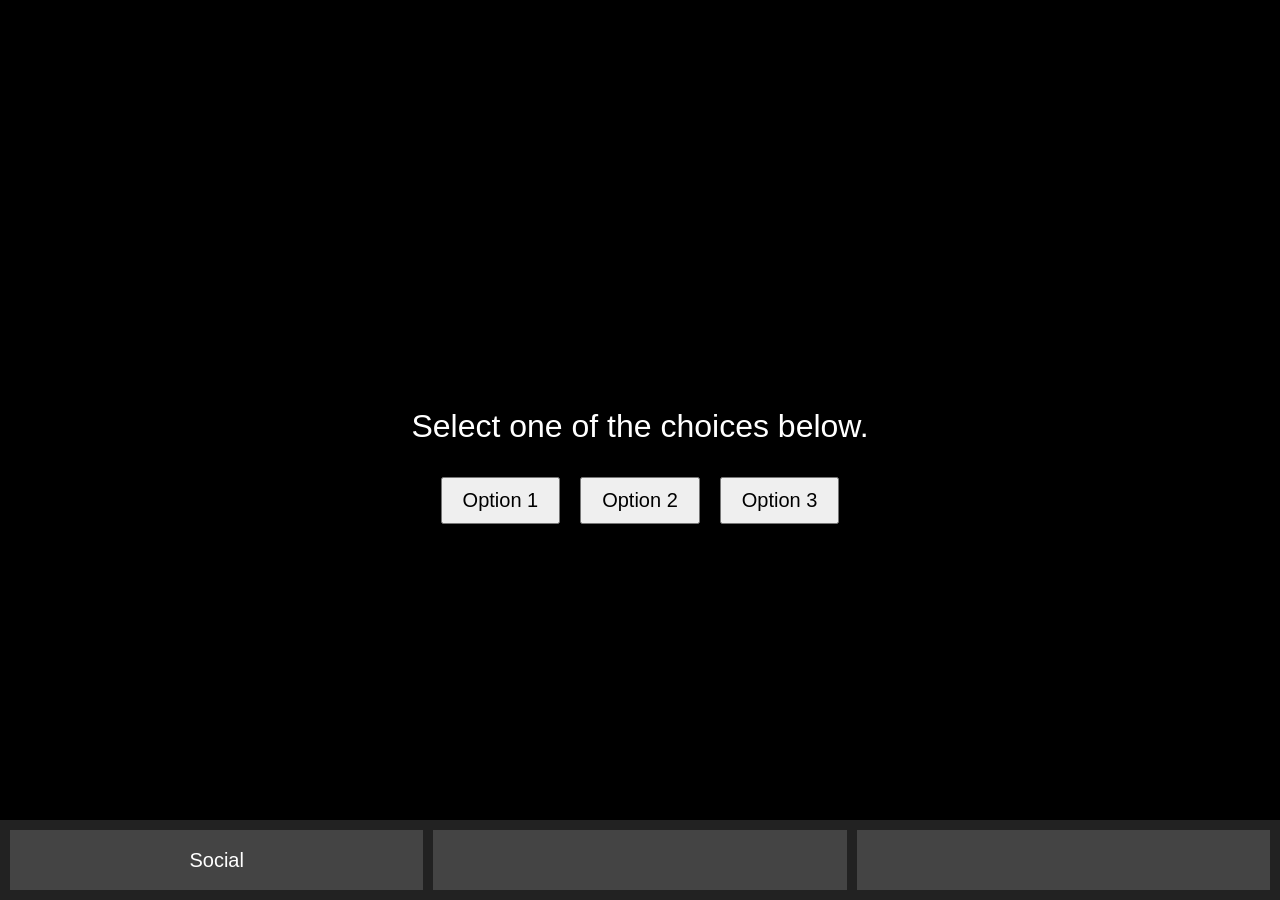
==== index.html @ bc3e0bfd "Combined the bars into the main html file" ====
<!DOCTYPE html>
<html lang="en">

<head>
  <meta charset="UTF-8">
  <meta name="viewport" content="width=device-width, initial-scale=1.0">
  <title>Game</title>
  <link rel="stylesheet" href="style.css">
</head>

<body>
  <div class="container">
    <div class="scenario">
      <p>Select one of the choices below.</p>
    </div>

    <div class="options">
      <button>Option 1</button>
      <button>Option 2</button>
      <button>Option 3</button>
    </div>
    
    <div class="bars">
      <div class="bar">Social</div>
      <div class="bar"></div>
      <div class="bar"></div>
    </div>
  </div>

  <script src="script.js"></script>
</body>

</html>
---- style.css ----
body {
    margin: 0;
    padding: 0;
    font-family: Arial, sans-serif;
    display: flex;
    justify-content: center;
    align-items: center;
    min-height: 100vh;
    background: #000000;
}

.container {
    text-align: center;
}

.options {
    display: flex;
    justify-content: center;
    gap: 20px;
    margin-top: 20px;
}

p {
    font-size: 32px;
    color: white;
}

button {
    padding: 10px 20px;
    font-size: 20px;
    color: black;
    cursor: pointer;
}

.bars {
    position: fixed;
    bottom: 0;
    left: 0;
    right: 0;
    display: flex;
    gap: 10px;
    padding: 10px;
    background: #222;
}

.bar {
    flex: 1;
    height: 60px;
    background: #444;
    display: flex;
    align-items: center;
    justify-content: center;
    color: #fff;
    font-size: 20px;
}
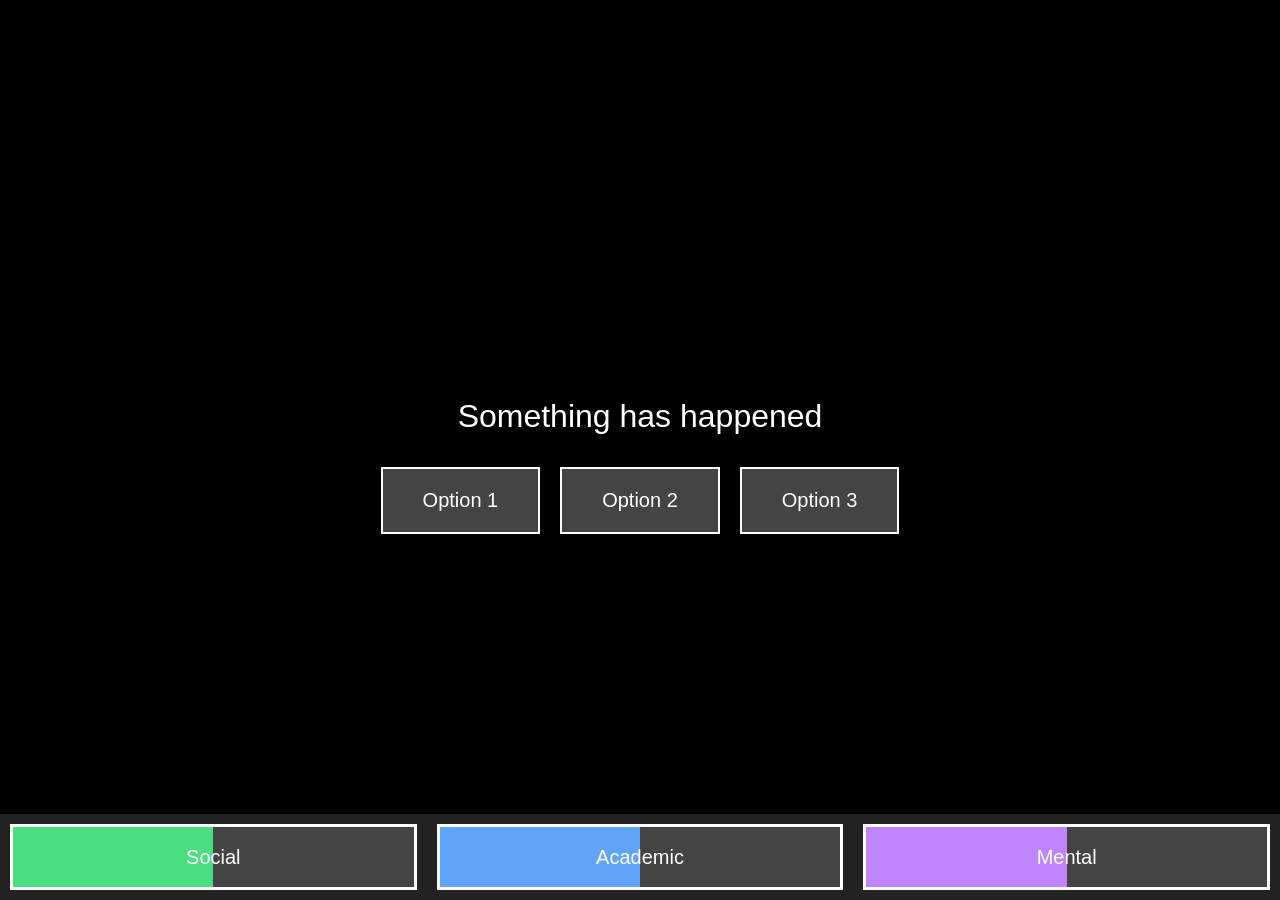
==== commit 9c7bb10a: "Changed some text and added a fill to the bars to represent the value of each bar. Also added border" ====
--- a/index.html
+++ b/index.html
@@ -11,7 +11,7 @@
 <body>
   <div class="container">
     <div class="scenario">
-      <p>Select one of the choices below.</p>
+      <p>Something has happened</p>
     </div>
 
     <div class="options">
@@ -21,9 +21,18 @@
     </div>
     
     <div class="bars">
-      <div class="bar">Social</div>
-      <div class="bar"></div>
-      <div class="bar"></div>
+      <div class="bar">
+        <div class="bar-fill social"></div>
+        <span class="bar-label">Social</span>
+      </div>
+      <div class="bar">
+        <div class="bar-fill academic"></div>
+        <span class="bar-label">Academic</span>
+      </div>
+      <div class="bar">
+        <div class="bar-fill mental"></div>
+        <span class="bar-label">Mental</span>
+      </div>
     </div>
   </div>
 
--- a/style.css
+++ b/style.css
@@ -26,9 +26,12 @@
 }
 
 button {
-    padding: 10px 20px;
+    padding: 20px 40px;
+    background-color: #444;
+    border-color: white;
+    border-style: solid;
     font-size: 20px;
-    color: black;
+    color: white;
     cursor: pointer;
 }
 
@@ -38,18 +41,48 @@
     left: 0;
     right: 0;
     display: flex;
-    gap: 10px;
+    gap: 20px;
     padding: 10px;
     background: #222;
 }
 
 .bar {
+    position: relative;
     flex: 1;
     height: 60px;
-    background: #444;
+    background-color: #444;
+    border: solid;
+    border-color: white;
     display: flex;
     align-items: center;
     justify-content: center;
     color: #fff;
     font-size: 20px;
+    overflow: hidden;
+}
+
+.bar-fill {
+    position: absolute;
+    left: 0;
+    top: 0;
+    height: 100%;
+    width: 50%;
+    z-index: 0;
+}
+
+.bar-label {
+    position: relative;
+    z-index: 1;
+}
+
+.bar-fill.social {
+    background: #4ade80;
+}
+
+.bar-fill.academic {
+    background: #60a5fa;
+}
+
+.bar-fill.mental {
+    background: #c084fc;
 }
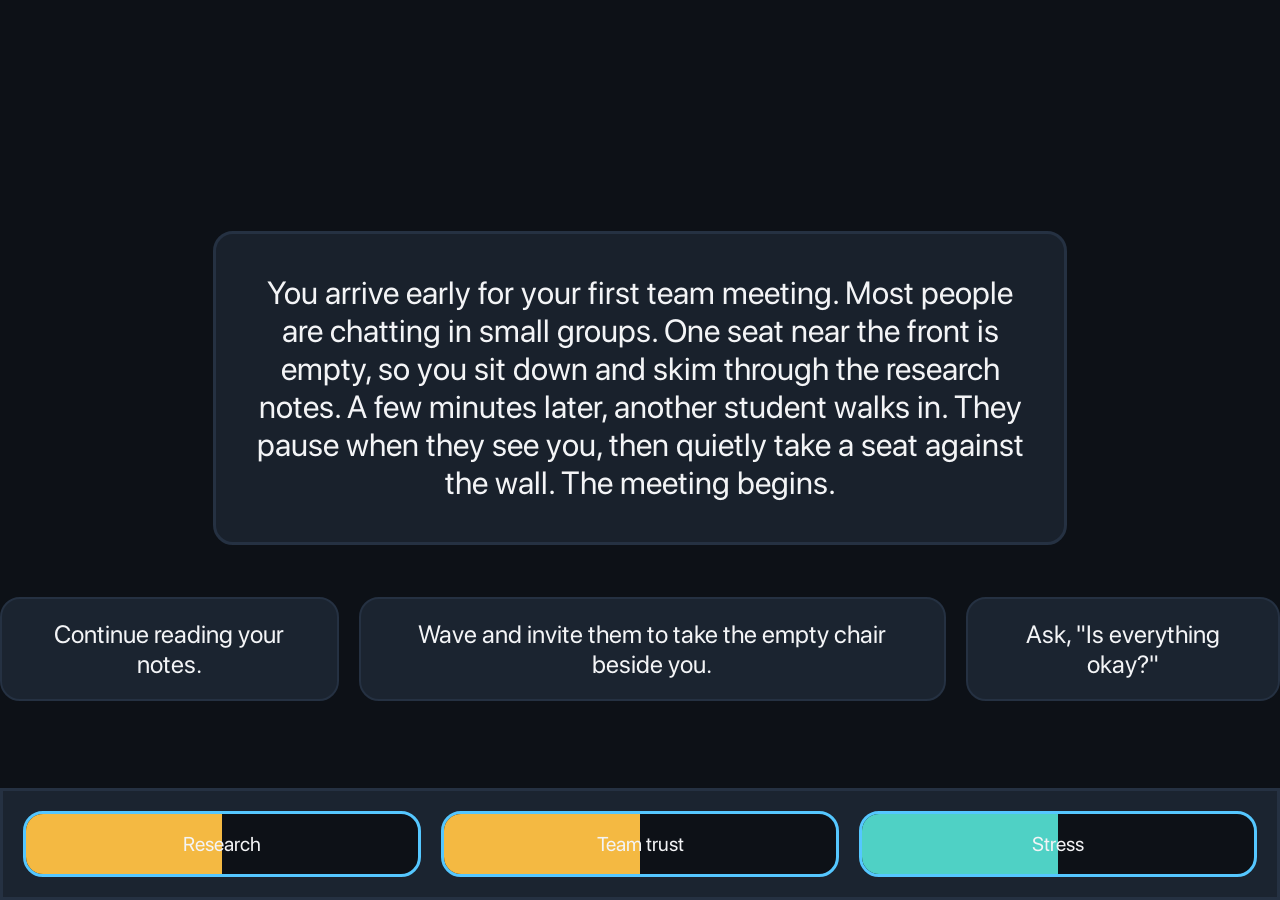
==== commit 06e46cb6: "Updated UI" ====
--- a/index.html
+++ b/index.html
@@ -11,27 +11,35 @@
 <body>
   <div class="container">
     <div class="scenario">
-      <p>Something has happened</p>
+      <p>You arrive early for your first team meeting.
+
+        Most people are chatting in small groups. One seat near the front is empty, so you sit down and skim through the
+        research notes.
+
+        A few minutes later, another student walks in. They pause when they see you, then quietly take a seat against
+        the wall.
+
+        The meeting begins.</p>
     </div>
 
     <div class="options">
-      <button>Option 1</button>
-      <button>Option 2</button>
-      <button>Option 3</button>
+      <button>Continue reading your notes.</button>
+      <button>Wave and invite them to take the empty chair beside you.</button>
+      <button>Ask, "Is everything okay?"</button>
     </div>
-    
+
     <div class="bars">
       <div class="bar">
-        <div class="bar-fill social"></div>
-        <span class="bar-label">Social</span>
+        <div class="bar-fill research"></div>
+        <span class="bar-label">Research</span>
       </div>
       <div class="bar">
-        <div class="bar-fill academic"></div>
-        <span class="bar-label">Academic</span>
+        <div class="bar-fill trust"></div>
+        <span class="bar-label">Team trust</span>
       </div>
       <div class="bar">
-        <div class="bar-fill mental"></div>
-        <span class="bar-label">Mental</span>
+        <div class="bar-fill stress"></div>
+        <span class="bar-label">Stress</span>
       </div>
     </div>
   </div>
--- a/style.css
+++ b/style.css
@@ -1,16 +1,20 @@
 body {
     margin: 0;
     padding: 0;
-    font-family: Arial, sans-serif;
+    font-family: "SF_PRO", sans-serif;
     display: flex;
     justify-content: center;
     align-items: center;
     min-height: 100vh;
-    background: #000000;
+    background: #0D1117;
 }
 
 .container {
+    display: flex;
+    flex-direction: column;
     text-align: center;
+    justify-content: center;
+    align-items: center;
 }
 
 .options {
@@ -22,16 +26,24 @@
 
 p {
     font-size: 32px;
-    color: white;
+    color: #F3F4F6;
+    max-width: 60vw;
+    padding: 40px;
+    background-color: #19212c;
+    border-color:#253142;
+    border-style:solid;
+    border-radius: 20px;
 }
 
 button {
+    font-family: "SF_PRO", sans-serif;
     padding: 20px 40px;
-    background-color: #444;
-    border-color: white;
+    background-color: #1B2430;
+    border-color: #253142;
     border-style: solid;
-    font-size: 20px;
-    color: white;
+    border-radius: 20px;
+    font-size: 25px;
+    color: #F3F4F6;
     cursor: pointer;
 }
 
@@ -42,21 +54,24 @@
     right: 0;
     display: flex;
     gap: 20px;
-    padding: 10px;
-    background: #222;
+    padding: 20px;
+    background: #1B2430;
+    border-color: #253142;
+    border-style: solid;
 }
 
 .bar {
     position: relative;
     flex: 1;
     height: 60px;
-    background-color: #444;
-    border: solid;
-    border-color: white;
+    background-color: #0D1117;
+    border-color: #55C7FF;
+    border-style: solid;
+    border-radius: 20px;
     display: flex;
     align-items: center;
     justify-content: center;
-    color: #fff;
+    color: #F3F4F6;
     font-size: 20px;
     overflow: hidden;
 }
@@ -75,14 +90,19 @@
     z-index: 1;
 }
 
-.bar-fill.social {
-    background: #4ade80;
+.bar-fill.research {
+    background: #F4B942;
 }
 
-.bar-fill.academic {
-    background: #60a5fa;
+.bar-fill.trust {
+    background: #F4B942;
 }
 
-.bar-fill.mental {
-    background: #c084fc;
+.bar-fill.stress {
+    background: #4FD1C5;
+}
+
+@font-face {
+    font-family: "SF_PRO";
+    src: url("SF_PRO.OTF") format("opentype");
 }
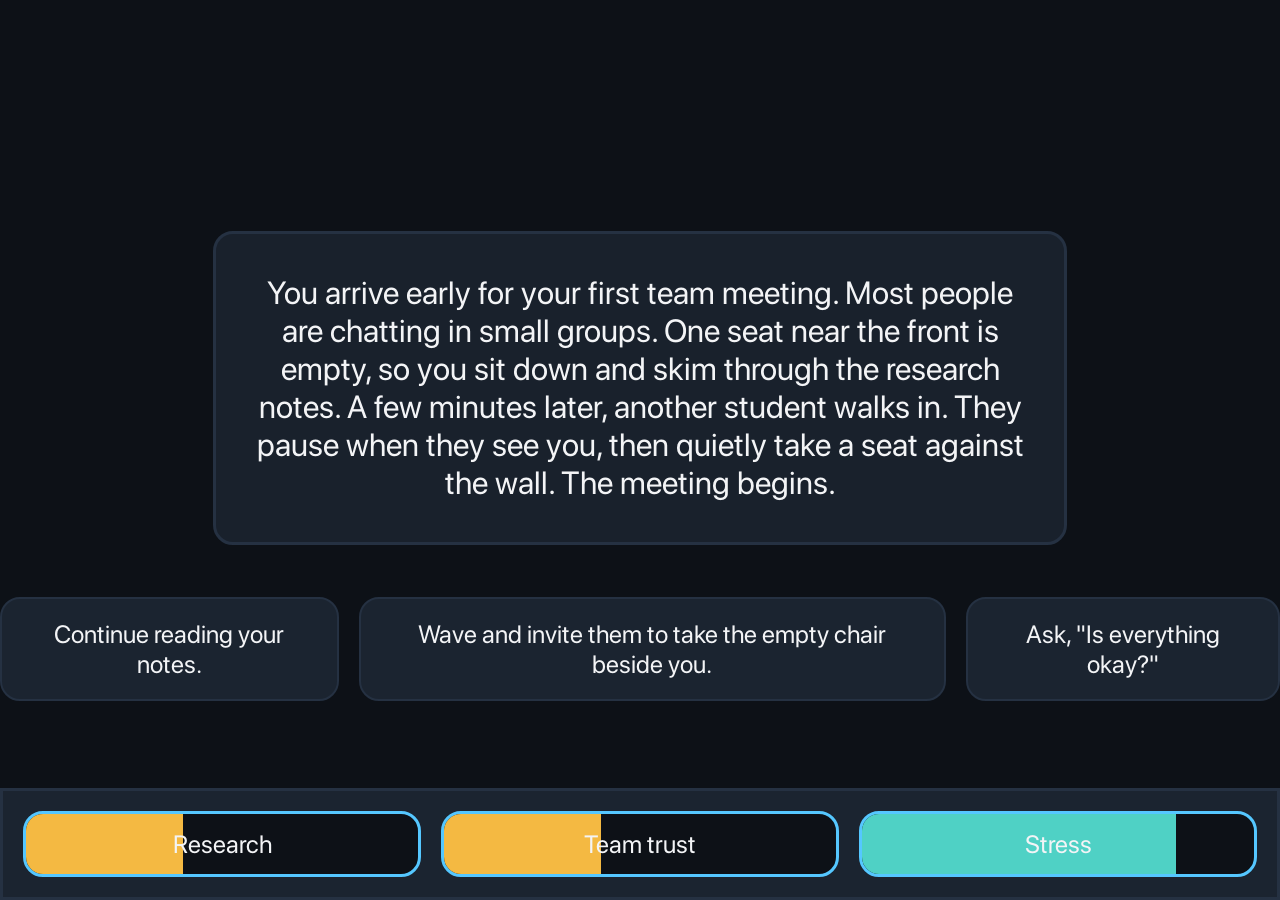
==== commit bb69b2ee: "Added JS for the bars" ====
--- a/index.html
+++ b/index.html
@@ -30,15 +30,15 @@
 
     <div class="bars">
       <div class="bar">
-        <div class="bar-fill research"></div>
+        <div class="bar-fill bar-fill-research"></div>
         <span class="bar-label">Research</span>
       </div>
       <div class="bar">
-        <div class="bar-fill trust"></div>
+        <div class="bar-fill bar-fill-trust"></div>
         <span class="bar-label">Team trust</span>
       </div>
       <div class="bar">
-        <div class="bar-fill stress"></div>
+        <div class="bar-fill bar-fill-stress"></div>
         <span class="bar-label">Stress</span>
       </div>
     </div>
--- a/style.css
+++ b/style.css
@@ -72,7 +72,7 @@
     align-items: center;
     justify-content: center;
     color: #F3F4F6;
-    font-size: 20px;
+    font-size: 25px;
     overflow: hidden;
 }
 
@@ -81,7 +81,6 @@
     left: 0;
     top: 0;
     height: 100%;
-    width: 50%;
     z-index: 0;
 }
 
@@ -90,15 +89,15 @@
     z-index: 1;
 }
 
-.bar-fill.research {
+.bar-fill-research {
     background: #F4B942;
 }
 
-.bar-fill.trust {
+.bar-fill-trust {
     background: #F4B942;
 }
 
-.bar-fill.stress {
+.bar-fill-stress {
     background: #4FD1C5;
 }
 
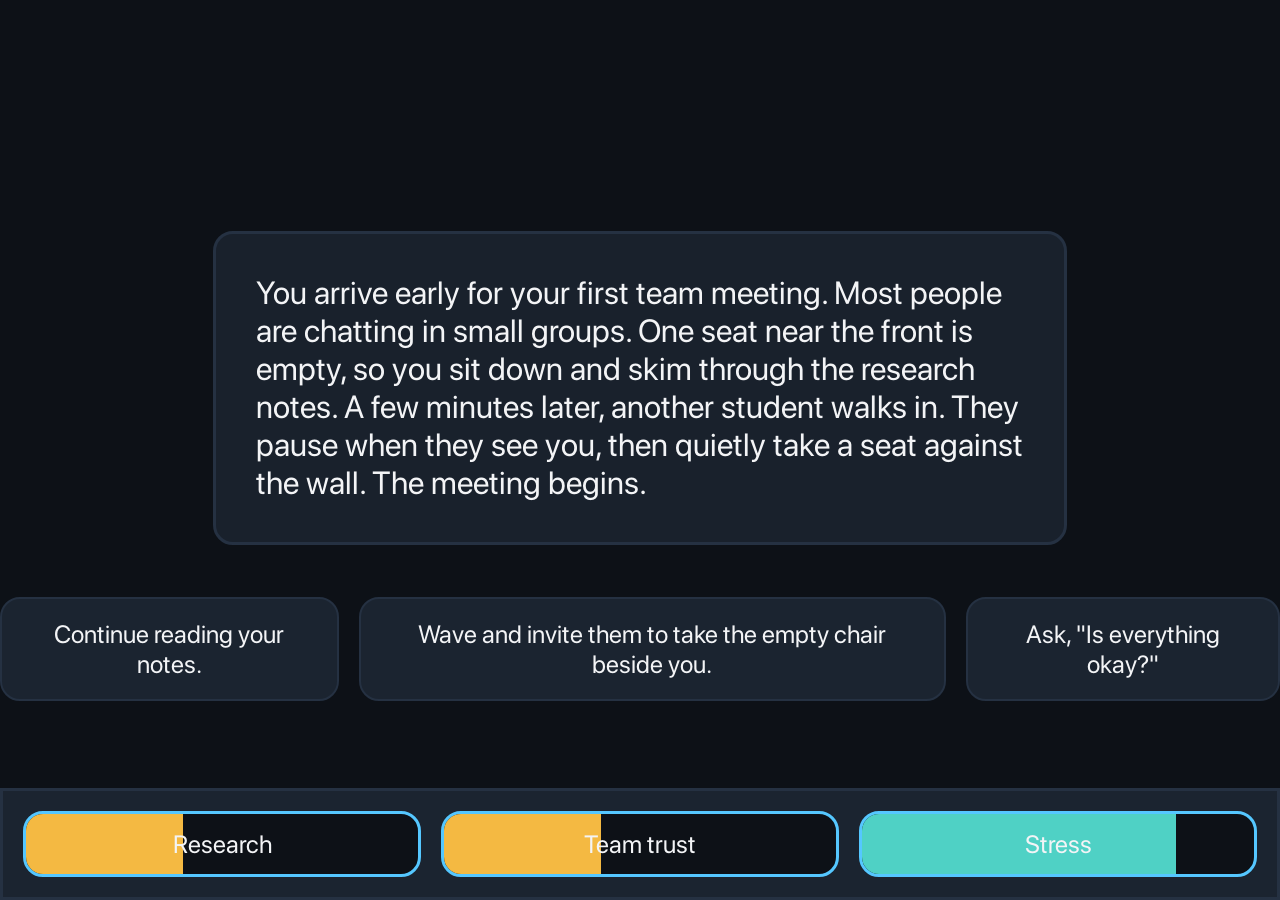
==== commit c9e4bb01: "Added outcome screen and explanation screen" ====
--- a/index.html
+++ b/index.html
@@ -10,22 +10,41 @@
 
 <body>
   <div class="container">
-    <div class="scenario">
-      <p>You arrive early for your first team meeting.
+    <div class="screen initial-screen">
+      <div class="scenario">
+        <p>You arrive early for your first team meeting.
 
-        Most people are chatting in small groups. One seat near the front is empty, so you sit down and skim through the
-        research notes.
+          Most people are chatting in small groups. One seat near the front is empty, so you sit down and skim through the
+          research notes.
 
-        A few minutes later, another student walks in. They pause when they see you, then quietly take a seat against
-        the wall.
+          A few minutes later, another student walks in. They pause when they see you, then quietly take a seat against
+          the wall.
 
-        The meeting begins.</p>
+          The meeting begins.</p>
+      </div>
+
+      <div class="options">
+        <button data-action="research">Continue reading your notes.</button>
+        <button data-action="trust">Wave and invite them to take the empty chair beside you.</button>
+        <button data-action="energy">Ask, "Is everything okay?"</button>
+      </div>
     </div>
 
-    <div class="options">
-      <button>Continue reading your notes.</button>
-      <button>Wave and invite them to take the empty chair beside you.</button>
-      <button>Ask, "Is everything okay?"</button>
+    <div class="screen outcome-screen hidden" id="outcome-screen">
+      <p id="outcome-text"></p>
+      <button id="continue-button" class="continue-button">Continue</button>
+    </div>
+
+    <div class="screen followup-screen hidden" id="followup-screen">
+      <p>As everyone leaves, a teammate catches up with you.
+
+"Hey... don't worry about it."
+
+"People usually leave that seat open for Avery."
+
+"Nobody tells new students. You kind of just... notice."
+
+You think back to the beginning of the meeting. Nothing had seemed unusual at the time. Now, in hindsight, the student's hesitation makes a little more sense.</p>
     </div>
 
     <div class="bars">
--- a/style.css
+++ b/style.css
@@ -7,14 +7,26 @@
     align-items: center;
     min-height: 100vh;
     background: #0D1117;
+    text-align: left;
 }
 
 .container {
     display: flex;
     flex-direction: column;
-    text-align: center;
+    /* text-align: center; */
     justify-content: center;
     align-items: center;
+}
+
+.screen {
+    width: 100%;
+    display: flex;
+    flex-direction: column;
+    align-items: center;
+}
+
+.hidden {
+    display: none !important;
 }
 
 .options {
@@ -33,6 +45,35 @@
     border-color:#253142;
     border-style:solid;
     border-radius: 20px;
+}
+
+.outcome-screen {
+    justify-content: center;
+    align-items: center;
+    min-height: 60vh;
+}
+
+.followup-screen {
+    justify-content: center;
+    align-items: center;
+    min-height: 60vh;
+}
+
+.continue-button {
+    margin-top: 20px;
+}
+
+#outcome-text {
+    max-width: 60vw;
+    /* text-align: center; */
+    line-height: 1.5;
+    white-space: pre-wrap;
+}
+
+#followup-screen p {
+    max-width: 70vw;
+    line-height: 1.5;
+    white-space: pre-wrap;
 }
 
 button {
@@ -82,6 +123,7 @@
     top: 0;
     height: 100%;
     z-index: 0;
+    transition: width 0.4s ease, background-color 0.4s ease;
 }
 
 .bar-label {
@@ -89,18 +131,6 @@
     z-index: 1;
 }
 
-.bar-fill-research {
-    background: #F4B942;
-}
-
-.bar-fill-trust {
-    background: #F4B942;
-}
-
-.bar-fill-stress {
-    background: #4FD1C5;
-}
-
 @font-face {
     font-family: "SF_PRO";
     src: url("SF_PRO.OTF") format("opentype");
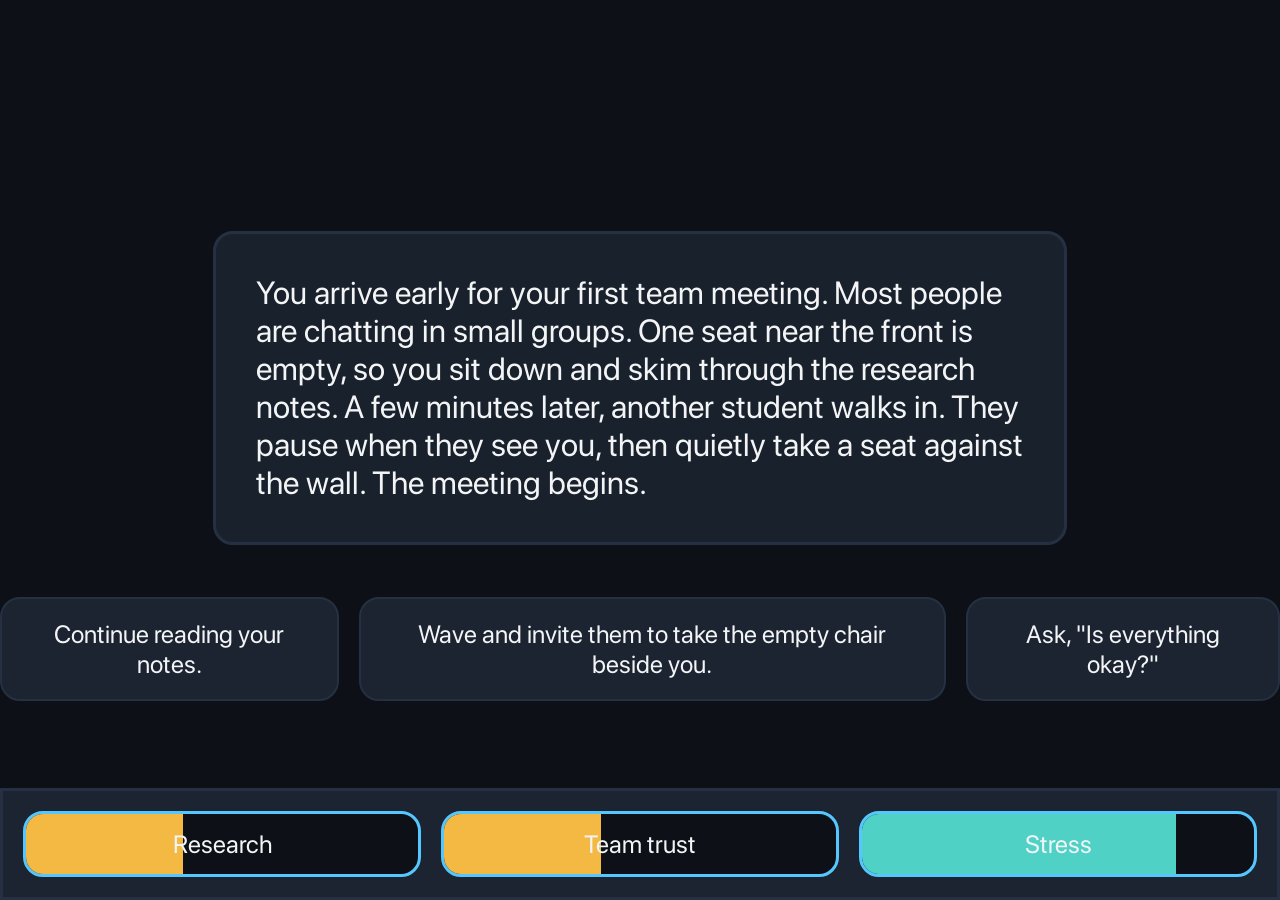
==== commit b1091bc9: "Hopefully fixed github pages problem of everything appearing at once" ====
--- a/index.html
+++ b/index.html
@@ -5,7 +5,7 @@
   <meta charset="UTF-8">
   <meta name="viewport" content="width=device-width, initial-scale=1.0">
   <title>Game</title>
-  <link rel="stylesheet" href="style.css">
+  <link rel="stylesheet" href="./style.css">
 </head>
 
 <body>
@@ -63,7 +63,7 @@
     </div>
   </div>
 
-  <script src="script.js"></script>
+  <script src="./script.js" defer></script>
 </body>
 
 </html>
--- a/style.css
+++ b/style.css
@@ -27,6 +27,9 @@
 
 .hidden {
     display: none !important;
+    visibility: hidden !important;
+    opacity: 0 !important;
+    pointer-events: none !important;
 }
 
 .options {
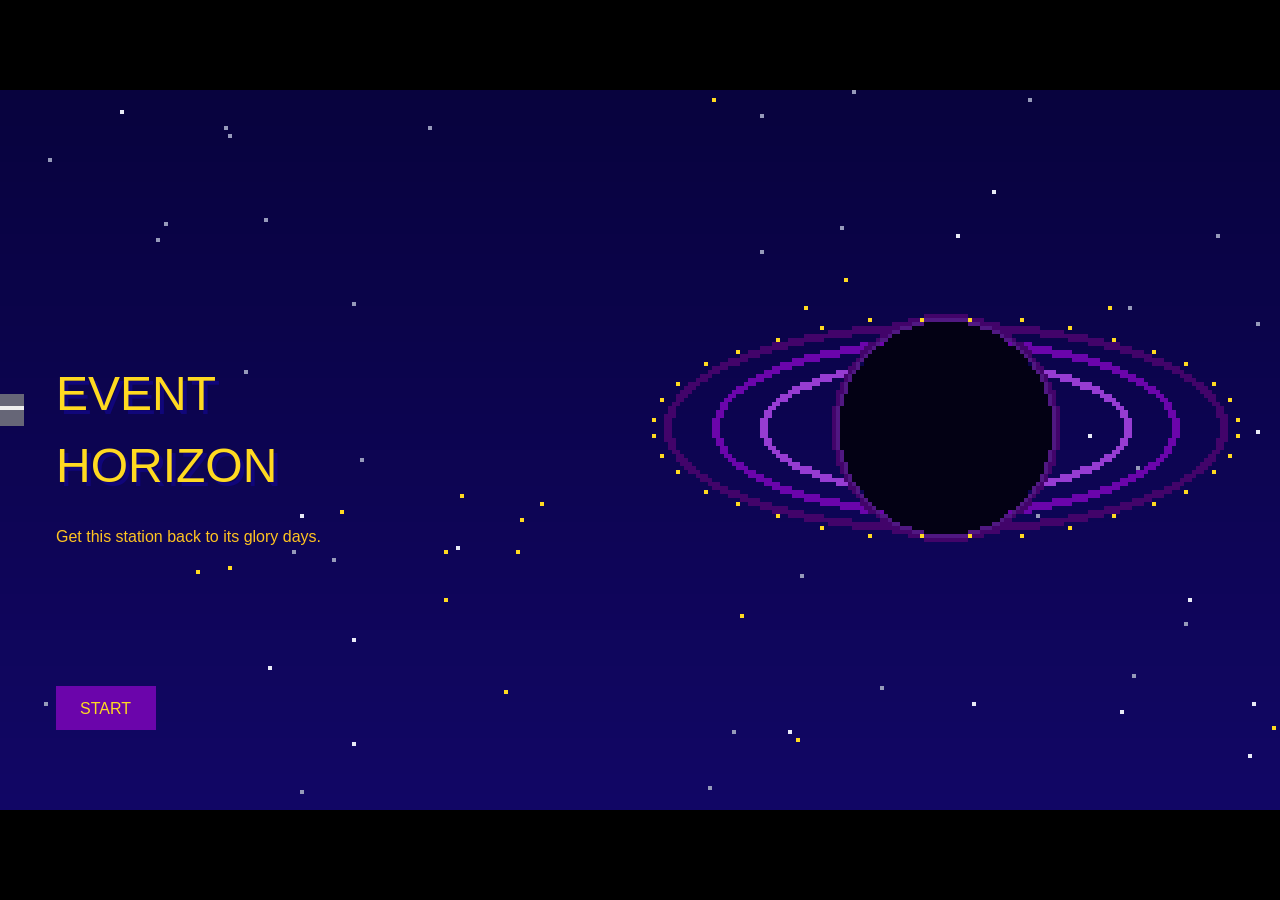
==== commit 24d00ef0: "Add sensory mini-game with explanation phase, stress system, and lab E-trigger - Explanation overlay" ====
--- a/index.html
+++ b/index.html
@@ -1,69 +1,141 @@
 <!DOCTYPE html>
 <html lang="en">
+<head>
+<meta charset="UTF-8">
+<meta name="viewport" content="width=device-width, initial-scale=1.0">
+<title>Event Horizon</title>
+<link rel="preconnect" href="https://fonts.googleapis.com">
+<link href="https://fonts.googleapis.com/css2?family=Press+Start+2P&family=Atkinson+Hyperlegible:ital,wght@0,400;0,700;1,400&display=swap" rel="stylesheet">
+<link rel="stylesheet" href="style.css">
+</head>
+<body>
+<div id="game-wrapper">
+  <div id="game" style="width:320px;height:180px;">
 
-<head>
-  <meta charset="UTF-8">
-  <meta name="viewport" content="width=device-width, initial-scale=1.0">
-  <title>Game</title>
-  <link rel="stylesheet" href="./style.css">
-</head>
-
-<body>
-  <div class="container">
-    <div class="screen initial-screen">
-      <div class="scenario">
-        <p>You arrive early for your first team meeting.
-
-          Most people are chatting in small groups. One seat near the front is empty, so you sit down and skim through the
-          research notes.
-
-          A few minutes later, another student walks in. They pause when they see you, then quietly take a seat against
-          the wall.
-
-          The meeting begins.</p>
-      </div>
-
-      <div class="options">
-        <button data-action="research">Continue reading your notes.</button>
-        <button data-action="trust">Wave and invite them to take the empty chair beside you.</button>
-        <button data-action="energy">Ask, "Is everything okay?"</button>
+    <!-- SCREEN: TITLE -->
+    <div id="screen-title" class="screen active">
+      <div class="title-layer title-bg"></div>
+      <div class="title-layer title-stars"></div>
+      <div id="title-blackhole" class="title-layer"></div>
+      <div id="title-station" class="title-layer"></div>
+      <div class="title-layer title-ui">
+        <div id="title-text" class="title-fadein">
+          <div class="title-main">EVENT<br>HORIZON</div>
+          <div class="title-sub">Get this station back to its glory days.</div>
+        </div>
+        <div class="title-buttons">
+          <button class="btn btn-purple" id="btn-start" tabindex="0">START</button>
+        </div>
       </div>
     </div>
 
-    <div class="screen outcome-screen hidden" id="outcome-screen">
-      <p id="outcome-text"></p>
-      <button id="continue-button" class="continue-button">Continue</button>
+    <!-- SCREEN: INTRO -->
+    <div id="screen-intro" class="screen">
+      <div id="intro-text" class="intro-text"></div>
+      <div id="intro-counter" class="intro-counter"></div>
     </div>
 
-    <div class="screen followup-screen hidden" id="followup-screen">
-      <p>As everyone leaves, a teammate catches up with you.
-
-"Hey... don't worry about it."
-
-"People usually leave that seat open for Avery."
-
-"Nobody tells new students. You kind of just... notice."
-
-You think back to the beginning of the meeting. Nothing had seemed unusual at the time. Now, in hindsight, the student's hesitation makes a little more sense.</p>
+    <!-- SCREEN: LAB -->
+    <div id="screen-lab" class="screen">
+      <div id="lab-world">
+        <img id="lab-bg" src="./assets/background.png" alt="">
+        <div id="lab-blackhole-small"></div>
+        <div id="lab-ester"></div>
+        <div id="lab-dampener-item"></div>
+        <div id="lab-prompt" class="hidden">[E] ATM. CONTROLS</div>
+      </div>
+      <div id="lab-footer">
+        <div id="lab-objective"></div>
+      </div>
+      <div id="lab-arrow" class="hidden"></div>
+      <div id="lab-textbox" class="hidden">
+        <p id="lab-textbox-text"></p>
+        <span class="click-hint">SPACE</span>
+      </div>
     </div>
 
-    <div class="bars">
-      <div class="bar">
-        <div class="bar-fill bar-fill-research"></div>
-        <span class="bar-label">Research</span>
+    <!-- SCREEN: SCENE -->
+    <div id="screen-scene" class="screen">
+      <div id="scene-world">
+        <img id="scene-bg" src="./assets/background.png" alt="">
+        <div id="scene-sprite-sam" class="scene-sprite" data-char="sam"></div>
+        <div id="scene-sprite-jerry" class="scene-sprite hidden" data-char="jerry"></div>
+        <div id="scene-sprite-ester" class="scene-sprite" data-char="ester"></div>
       </div>
-      <div class="bar">
-        <div class="bar-fill bar-fill-trust"></div>
-        <span class="bar-label">Team trust</span>
+      <div id="dialogue-row" class="hidden">
+        <div id="dialogue-portrait" class="hidden"></div>
+        <div id="dialogue-box">
+          <div id="dialogue-speaker"></div>
+          <p id="dialogue-text"></p>
+        </div>
       </div>
-      <div class="bar">
-        <div class="bar-fill bar-fill-stress"></div>
-        <span class="bar-label">Stress</span>
+      <div id="choice-panel" class="hidden"></div>
+    </div>
+
+    <!-- ALARM OVERLAY (kept for quiet-mode fallback) -->
+    <div id="alarm-overlay" class="overlay hidden" role="alertdialog" aria-label="Atmospheric Alert">
+    </div>
+
+    <!-- SCREEN: SENSORY OVERLOAD MINI-GAME -->
+    <div id="screen-sensory" class="screen">
+      <div id="sensory-bg"></div>
+
+      <!-- Phase 1: explanation overlay (shown before alarm begins) -->
+      <div id="sensory-explain" class="soverlay-box">
+        <div class="soverlay-header">ATMOSPHERIC ALERT</div>
+        <div class="soverlay-body" id="sensory-explain-body"></div>
+        <div class="soverlay-hint" id="sensory-explain-hint">[ SPACE ] &nbsp; Continue</div>
+      </div>
+
+      <!-- Phase 2: calibration panel (hidden until explanation dismissed) -->
+      <div id="sensory-panel">
+        <div id="sensory-header">REACTOR ALARM</div>
+        <div id="sensory-db">96 dB</div>
+        <div id="sensory-instructions">Calibration zones are shifting. Lock each before overload.</div>
+        <div id="stress-row">
+          <div id="stress-label"><span>STRESS LEVEL</span><span id="stress-val">0%</span></div>
+          <div id="stress-track"><div id="stress-fill"></div></div>
+        </div>
+        <div class="sensory-control" id="ctrl-noise">
+          <div class="ctrl-label">NOISE DAMPENER</div>
+          <div class="ctrl-track">
+            <div class="ctrl-zone" id="noise-zone"></div>
+            <div class="ctrl-handle" id="noise-handle"></div>
+          </div>
+          <div class="ctrl-val" id="noise-val">0%</div>
+        </div>
+        <div class="sensory-control" id="ctrl-light">
+          <div class="ctrl-label">LIGHT FILTER</div>
+          <div class="ctrl-track">
+            <div class="ctrl-zone" id="light-zone"></div>
+            <div class="ctrl-handle" id="light-handle"></div>
+          </div>
+          <div class="ctrl-val" id="light-val">100%</div>
+        </div>
+        <div id="sensory-hint">W RAISE &nbsp; S LOWER &nbsp; SPACE LOCK</div>
+        <div id="sensory-status"></div>
       </div>
     </div>
+
+    <!-- Interject lives OUTSIDE #screen-sensory so it never shakes -->
+    <div id="sensory-interject" class="soverlay-box hidden">
+      <div class="soverlay-body" id="sensory-interject-body"></div>
+      <div class="soverlay-hint" id="sensory-interject-hint">[ SPACE ] &nbsp; Put them on</div>
+    </div>
+
+    <!-- SCREEN: END -->
+    <div id="screen-end" class="screen">
+      <div class="end-inner">
+        <div id="end-bars"></div>
+        <div id="end-reflection" class="hidden"></div>
+        <div class="end-buttons hidden" id="end-buttons">
+          <button class="btn btn-purple" id="btn-restart">RESTART</button>
+        </div>
+      </div>
+    </div>
+
   </div>
-
-  <script src="./script.js" defer></script>
+</div>
+<script src="script.js"></script>
 </body>
-
-</html>+</html>
--- a/style.css
+++ b/style.css
@@ -1,140 +1,603 @@
-body {
-    margin: 0;
-    padding: 0;
-    font-family: "SF_PRO", sans-serif;
-    display: flex;
-    justify-content: center;
-    align-items: center;
-    min-height: 100vh;
-    background: #0D1117;
-    text-align: left;
-}
-
-.container {
-    display: flex;
-    flex-direction: column;
-    /* text-align: center; */
-    justify-content: center;
-    align-items: center;
-}
-
-.screen {
-    width: 100%;
-    display: flex;
-    flex-direction: column;
-    align-items: center;
-}
-
-.hidden {
-    display: none !important;
-    visibility: hidden !important;
-    opacity: 0 !important;
-    pointer-events: none !important;
-}
-
-.options {
-    display: flex;
-    justify-content: center;
-    gap: 20px;
-    margin-top: 20px;
-}
-
-p {
-    font-size: 32px;
-    color: #F3F4F6;
-    max-width: 60vw;
-    padding: 40px;
-    background-color: #19212c;
-    border-color:#253142;
-    border-style:solid;
-    border-radius: 20px;
-}
-
-.outcome-screen {
-    justify-content: center;
-    align-items: center;
-    min-height: 60vh;
-}
-
-.followup-screen {
-    justify-content: center;
-    align-items: center;
-    min-height: 60vh;
-}
-
-.continue-button {
-    margin-top: 20px;
-}
-
-#outcome-text {
-    max-width: 60vw;
-    /* text-align: center; */
-    line-height: 1.5;
-    white-space: pre-wrap;
-}
-
-#followup-screen p {
-    max-width: 70vw;
-    line-height: 1.5;
-    white-space: pre-wrap;
-}
-
-button {
-    font-family: "SF_PRO", sans-serif;
-    padding: 20px 40px;
-    background-color: #1B2430;
-    border-color: #253142;
-    border-style: solid;
-    border-radius: 20px;
-    font-size: 25px;
-    color: #F3F4F6;
-    cursor: pointer;
-}
-
-.bars {
-    position: fixed;
-    bottom: 0;
-    left: 0;
-    right: 0;
-    display: flex;
-    gap: 20px;
-    padding: 20px;
-    background: #1B2430;
-    border-color: #253142;
-    border-style: solid;
-}
-
-.bar {
-    position: relative;
-    flex: 1;
-    height: 60px;
-    background-color: #0D1117;
-    border-color: #55C7FF;
-    border-style: solid;
-    border-radius: 20px;
-    display: flex;
-    align-items: center;
-    justify-content: center;
-    color: #F3F4F6;
-    font-size: 25px;
-    overflow: hidden;
-}
-
-.bar-fill {
-    position: absolute;
-    left: 0;
-    top: 0;
-    height: 100%;
-    z-index: 0;
-    transition: width 0.4s ease, background-color 0.4s ease;
-}
-
-.bar-label {
-    position: relative;
-    z-index: 1;
-}
-
-@font-face {
-    font-family: "SF_PRO";
-    src: url("SF_PRO.OTF") format("opentype");
-}+/* === RESET & VARIABLES === */
+*,*::before,*::after{box-sizing:border-box;margin:0;padding:0;}
+
+:root{
+  --navy:#10067a;--blue:#054fb5;--purple:#6b05ab;
+  --yellow:#ffc421;--lyellow:#ffda21;
+  --px:1;
+  --sx:0px;--sy:0px;--bx:0px;--by:0px;
+}
+
+html,body{
+  width:100%;height:100%;overflow:hidden;
+  background:#000;
+  font-family:'Arial',monospace;
+}
+body.dyslexia-font,body.dyslexia-font *{
+  font-family:'Atkinson Hyperlegible','Segoe UI',Arial,sans-serif!important;
+}
+body.text-small #game{--text-body:5px;}
+body.text-large #game{--text-body:8px;}
+
+img,canvas{image-rendering:pixelated;image-rendering:crisp-edges;}
+
+/* === GAME WRAPPER — integer scaling === */
+#game-wrapper{
+  display:flex;align-items:center;justify-content:center;
+  width:100%;height:100%;
+}
+#game{
+  position:relative;overflow:hidden;
+  background:var(--navy);
+  --text-body:6px;
+  transform-origin:top left;
+}
+
+/* === FOCUS === */
+:focus-visible{outline:1px solid var(--yellow);outline-offset:0px;}
+button:focus-visible{outline:2px solid var(--yellow);}
+
+/* === PIXEL ART === */
+.pixelart,[data-pixelart]{image-rendering:pixelated;image-rendering:crisp-edges;}
+
+/* === BUTTONS === */
+.btn{
+  font-family:'Arial',monospace;
+  font-size:4px;
+  border:none;cursor:pointer;
+  padding:3px 6px;
+  image-rendering:pixelated;
+}
+.btn-purple{
+  background:var(--purple);color:var(--lyellow);
+}
+.btn-purple:hover,.btn-purple:focus-visible{
+  background:var(--yellow);color:var(--navy);
+}
+
+/* === SCREENS === */
+.screen{
+  position:absolute;inset:0;
+  display:none;
+  overflow:hidden;
+}
+.screen.active{display:block;}
+
+.overlay{
+  position:absolute;inset:0;z-index:90;
+  display:flex;align-items:center;justify-content:center;
+}
+.hidden{display:none!important;}
+
+/* === GEAR === */
+/* === TITLE === */
+.title-layer{position:absolute;inset:0;}
+.title-bg{
+  background:url('./assets/title_bg.png') no-repeat;
+  background-size:320px 180px;
+  image-rendering:pixelated;
+}
+.title-stars{
+  background:url('./assets/starfield_tile.png') repeat-x;
+  background-size:640px 180px;
+  image-rendering:pixelated;
+}
+#title-blackhole{
+  width:156px;height:68px;
+  left:158px;top:50px;
+  background:url('./assets/blackhole_large.png') no-repeat;
+  background-size:624px 68px;
+  image-rendering:pixelated;
+}
+#title-station{
+  width:14px;height:8px;
+  background:#667;
+  position:absolute;
+  top:76px;
+  image-rendering:pixelated;
+}
+#title-station::after{
+  content:'';position:absolute;
+  top:3px;left:0;right:0;height:1px;
+  background:#eee;
+}
+.title-ui{
+  display:flex;flex-direction:column;
+  justify-content:center;
+  padding:20px 14px;
+  z-index:2;
+}
+#title-text{opacity:0;transition:opacity 0.8s ease;}
+#title-text.visible{opacity:1;}
+.title-main{
+  font-family:'Arial',monospace;
+  font-size:12px;line-height:1.5;
+  color:var(--lyellow);
+  text-shadow:1px 1px 0 var(--navy);
+}
+.title-sub{
+  font-family:'Arial',monospace;
+  font-size:4px;
+  color:var(--yellow);
+  margin-top:6px;
+}
+.title-buttons{
+  position:absolute;bottom:20px;left:14px;
+  display:flex;gap:6px;
+}
+
+/* === INTRO === */
+#screen-intro{
+  background:var(--navy);
+  align-items:center;justify-content:center;
+  cursor:pointer;
+}
+#screen-intro.active{display:flex;}
+.intro-text{
+  max-width:260px;
+  text-align:center;
+  color:var(--yellow);
+  font-size:var(--text-body);
+  line-height:1.7;
+  padding:10px;
+}
+.intro-counter{
+  position:absolute;bottom:6px;right:8px;
+  font-family:'Arial',monospace;
+  font-size:4px;
+  color:var(--lyellow);
+}
+
+/* === LAB === */
+#screen-lab.active{display:block;}
+#lab-world{
+  position:absolute;
+  width:640px;height:152px; /* clip to above footer (180-28) */
+  top:0;left:0;
+  image-rendering:pixelated;
+  overflow:hidden;
+  transform: translate3d(0,0,0);
+}
+#lab-bg{
+  position:absolute;top:0;left:0;
+  width:640px;height:180px;
+}
+#lab-blackhole-small{
+  position:absolute;
+  width:72px;height:32px;
+  left:256px;top:34px;
+  background:url('./assets/blackhole_small.png') no-repeat;
+  background-size:288px 32px;
+  image-rendering:pixelated;
+  z-index:1;
+}
+#lab-ester{
+  position:absolute;
+  width:18px;height:31px;
+  z-index:10;
+  background:url('./assets/player.png') no-repeat;
+  background-size:18px 31px;
+  image-rendering:pixelated;
+}
+#lab-prompt{
+  position:absolute;z-index:20;
+  font-family:'Arial',monospace;
+  font-size:3px;
+  color:var(--yellow);
+  text-align:center;
+  pointer-events:none;
+}
+#lab-footer{
+  position:absolute;
+  left:0;right:0;bottom:0;
+  height:24px;
+  background:rgba(16,6,122,.95);
+  z-index:30;
+  pointer-events:none;
+  display:flex;
+  align-items:center;
+  justify-content:center;
+  padding:0 4px;
+}
+#lab-objective{
+  font-family:'Arial',monospace;
+  font-size:8px;
+  color:var(--yellow);
+  text-align:center;
+  width:100%;
+}
+#lab-arrow{
+  position:absolute;z-index:25;
+  width:0;height:0;
+  border-top:4px solid transparent;
+  border-bottom:4px solid transparent;
+  border-left:6px solid var(--yellow);
+  right:4px;
+  top:84px;
+  animation:arrowBlink 1s infinite;
+}
+#lab-arrow.arrow-left{
+  right:auto;left:4px;
+  border-left:none;
+  border-right:6px solid var(--yellow);
+}
+@keyframes arrowBlink{
+  0%,100%{opacity:1;}50%{opacity:.3;}
+}
+body.reduce-motion #lab-arrow{animation:none;}
+#lab-textbox{
+  position:absolute;
+  bottom:34px;left:20px;right:20px;
+  background:var(--lyellow);
+  color:var(--navy);
+  padding:5px 6px;
+  font-size:var(--text-body);
+  line-height:1.5;
+  z-index:40;
+}
+#lab-textbox .click-hint{
+  display:block;text-align:right;
+  font-family:'Arial',monospace;
+  font-size:3px;color:var(--purple);
+  margin-top:2px;
+}
+
+/* === SCENE === */
+#screen-scene.active{display:block;}
+#scene-world{
+  position:absolute;
+  width:640px;height:152px; /* clip above footer */
+  top:0;left:0;
+  image-rendering:pixelated;
+  overflow:hidden;
+}
+#scene-bg{
+  position:absolute;top:0;left:0;
+  width:640px;height:180px;
+}
+.scene-sprite{
+  position:absolute;
+  image-rendering:pixelated;
+  z-index:10;
+  top:118px;
+}
+.scene-sprite.dimmed{opacity:0.75;filter:brightness(0.75);}
+#scene-sprite-sam{
+  width:24px;height:31px;
+  background:url('./assets/sam_idle_1x.png') no-repeat;
+  background-size:48px 31px;
+}
+#scene-sprite-jerry{
+  width:24px;height:31px;
+  background:url('./assets/jerry_idle_1x.png') no-repeat;
+  background-size:48px 31px;
+}
+#scene-sprite-ester{
+  width:18px;height:31px;
+  background:url('./assets/player.png') no-repeat;
+  background-size:18px 31px;
+}
+
+/* Dialogue row: portrait + text box side by side */
+#dialogue-row{
+  position:absolute;
+  bottom:29px;left:6px;right:6px;
+  z-index:50;
+  display:flex;
+  align-items:flex-end;
+  gap:3px;
+  cursor:pointer;
+}
+#dialogue-portrait{
+  width:24px;height:31px;
+  flex-shrink:0;
+  image-rendering:pixelated;
+  background-repeat:no-repeat;
+}
+#dialogue-portrait.char-sam{background-image:url('./assets/sam_idle_1x.png');background-size:48px 31px;}
+#dialogue-portrait.char-jerry{background-image:url('./assets/jerry_idle_1x.png');background-size:48px 31px;}
+#dialogue-portrait.char-director{background-image:url('./assets/director_idle_1x.png');background-size:48px 31px;}
+#dialogue-portrait.char-ester{
+  background-image:url('./assets/player.png');
+  background-size:18px 31px;
+  width:18px;height:31px;
+}
+#dialogue-box{
+  flex:1;
+  padding:4px 6px 5px;
+  font-size:var(--text-body);
+  line-height:1.6;
+  min-height:36px;
+  cursor:pointer;
+}
+#dialogue-box.type-dialogue{background:var(--lyellow);color:var(--navy);}
+#dialogue-box.type-inner{background:var(--navy);color:var(--purple);font-style:italic;border:1px solid var(--purple);}
+#dialogue-box.type-narration{background:var(--navy);color:var(--yellow);border:1px solid var(--purple);}
+#dialogue-speaker{
+  font-family:'Arial',monospace;
+  font-size:4px;
+  color:var(--purple);
+  margin-bottom:2px;
+}
+
+/* Choices */
+#choice-panel{
+  position:absolute;
+  bottom:29px;left:6px;right:6px;
+  z-index:55;
+  display:flex;flex-direction:column;gap:2px;
+}
+.choice-btn{
+  width:100%;text-align:left;
+  padding:3px 5px;
+  font-size:var(--text-body);
+  line-height:1.4;
+  display:flex;flex-direction:column;
+}
+.choice-btn .cost{
+  font-family:'Arial',monospace;
+  font-size:3px;
+  margin-top:1px;
+  opacity:.8;
+}
+
+/* === ALARM === */
+#alarm-overlay{
+  background:var(--navy);
+  z-index:95;
+  flex-direction:column;
+  border:2px solid var(--yellow);
+}
+#alarm-overlay.pulse{
+  animation:alarmPulse .25s infinite alternate;
+}
+@keyframes alarmPulse{
+  from{border-color:var(--yellow);}
+  to{border-color:var(--lyellow);}
+}
+.alarm-box{
+  display:flex;flex-direction:column;align-items:center;gap:6px;
+  padding:10px;
+}
+.alarm-title{
+  font-family:'Arial',monospace;
+  font-size:6px;color:var(--yellow);
+}
+.alarm-db{
+  font-family:'Arial',monospace;
+  font-size:10px;color:var(--lyellow);
+}
+.alarm-box .choice-btn{
+  width:240px;text-align:center;
+  font-size:4px;
+}
+.alarm-box .cost{
+  font-family:'Arial',monospace;
+  font-size:3px;margin-top:2px;
+  text-align:center;
+}
+
+/* === END === */
+#screen-end{background:var(--navy);}
+#screen-end.active{display:flex;align-items:center;justify-content:center;}
+.end-inner{
+  display:flex;flex-direction:column;align-items:center;gap:8px;
+  width:280px;
+}
+#end-bars{
+  display:flex;gap:10px;
+  justify-content:center;
+}
+.end-bar{
+  display:flex;flex-direction:column;align-items:center;gap:2px;
+}
+.end-bar-label{
+  font-family:'Arial',monospace;
+  font-size:3px;color:var(--yellow);
+}
+.end-bar-track{
+  width:8px;height:60px;
+  background:var(--purple);
+  border:1px solid var(--navy);
+  position:relative;
+  overflow:hidden;
+}
+.end-bar-fill{
+  position:absolute;bottom:0;left:0;right:0;
+  background:var(--yellow);
+  height:0;
+  transition:height 1.2s ease;
+}
+.end-bar-val{
+  font-family:'Arial',monospace;
+  font-size:4px;color:var(--lyellow);
+}
+#end-reflection{
+  color:var(--lyellow);
+  font-size:var(--text-body);
+  line-height:1.6;
+  text-align:center;
+  max-width:260px;
+  padding:4px;
+  opacity:0;
+  transition:opacity 1s ease;
+}
+#end-reflection.visible{opacity:1;}
+#end-reflection .lived-exp{
+  display:block;margin-top:4px;
+  font-size:4px;
+  font-family:'Arial',monospace;
+  color:var(--yellow);
+  opacity:.7;
+}
+.end-buttons{
+  display:flex;gap:6px;
+}
+
+/* === BAR FOOTER === */
+#bar-footer{
+  position:absolute;
+  bottom:0;left:0;right:0;
+  height:28px;
+  background:var(--navy);
+  border-top:2px solid var(--purple);
+  display:flex;
+  align-items:center;
+  justify-content:space-evenly;
+  padding:0 4px;
+  z-index:60;
+}
+.bar{
+  display:flex;flex-direction:column;align-items:center;
+  position:relative;
+  gap:1px;
+}
+.bar-label{
+  font-family:'Arial',monospace;
+  font-size:3px;
+  color:var(--yellow);
+  transition:color .15s;
+}
+.bar-label.flash{color:#fff;}
+.bar-track{
+  width:56px;height:6px;
+  background:var(--purple);
+  border:1px solid var(--navy);
+  display:flex;
+  gap:0;
+  overflow:hidden;
+}
+.bar-block{
+  width:4px;height:4px;
+  background:transparent;
+  flex-shrink:0;
+}
+.bar-block.filled{background:var(--yellow);}
+.bar-fill{display:none;} /* replaced by blocks */
+.bar-delta{
+  position:absolute;top:-8px;left:50%;
+  transform:translateX(-50%);
+  font-family:'Arial',monospace;
+  font-size:4px;
+  color:var(--yellow);
+  opacity:0;
+  pointer-events:none;
+  white-space:nowrap;
+}
+.bar-delta.show{
+  animation:deltaFloat 1s ease forwards;
+}
+@keyframes deltaFloat{
+  0%{opacity:1;transform:translateX(-50%) translateY(0);}
+  100%{opacity:0;transform:translateX(-50%) translateY(-6px);}
+}
+body.reduce-motion .bar-delta.show{animation:none;opacity:1;}
+body.reduce-motion #alarm-overlay.pulse{animation:none;}
+body.reduce-motion .title-stars{background-position:0 0!important;}
+body.reduce-motion #title-text{transition:none;opacity:1;}
+body.reduce-motion .end-bar-fill{transition:none;}
+body.reduce-motion #end-reflection{transition:none;}
+
+/* === SENSORY OVERLOAD MINI-GAME === */
+#screen-sensory.active{ display:block; }
+
+/* Background — oversized so shake never reveals edges */
+#sensory-bg{
+  position:absolute;
+  width:116%;height:116%;top:-8%;left:-8%;
+  background:#1a0008;
+  animation:bgFlashIntro 3s infinite;
+}
+@keyframes bgFlashIntro{ 0%,100%{background:rgba(18,0,7,1);} 50%{background:rgba(30,0,10,.85);} }
+@keyframes bgFlash{      0%,100%{background:rgba(40,0,12,1);} 50%{background:rgba(180,0,40,.85);} }
+@keyframes bgFlashCalm{  0%,100%{background:rgba(20,0,8,1);}  50%{background:rgba(55,0,18,.75);} }
+
+/* #screen-sensory shakes at reduced intensity (text readable) */
+@keyframes shake{
+  0%,100%{transform:translate(0,0)}
+  15%{transform:translate(calc(var(--sx)*-1),var(--sy))}
+  30%{transform:translate(var(--sx),calc(var(--sy)*-1))}
+  45%{transform:translate(calc(var(--sx)*-.7),calc(var(--sy)*-.8))}
+  60%{transform:translate(var(--sx),var(--sy))}
+  75%{transform:translate(calc(var(--sx)*-.9),0)}
+  90%{transform:translate(calc(var(--sx)*.6),calc(var(--sy)*-.5))}
+}
+/* #sensory-bg shakes at higher intensity using separate vars */
+@keyframes shake-bg{
+  0%,100%{transform:translate(0,0)}
+  15%{transform:translate(calc(var(--bx)*-1),var(--by))}
+  30%{transform:translate(var(--bx),calc(var(--by)*-1))}
+  45%{transform:translate(calc(var(--bx)*-.7),calc(var(--by)*-.8))}
+  60%{transform:translate(var(--bx),var(--by))}
+  75%{transform:translate(calc(var(--bx)*-.9),0)}
+  90%{transform:translate(calc(var(--bx)*.6),calc(var(--by)*-.5))}
+}
+
+body.reduce-motion #sensory-bg{ animation:none; }
+body.reduce-motion #screen-sensory{ animation:none!important; }
+
+/* Shared overlay box (explain + interject) */
+.soverlay-box{
+  position:absolute;top:50%;left:50%;transform:translate(-50%,-52%);
+  z-index:20;background:rgba(8,2,32,.97);border:1px solid var(--yellow);
+  padding:10px 12px;width:268px;
+  display:flex;flex-direction:column;gap:7px;
+  opacity:1;transition:opacity .3s;
+}
+.soverlay-box.hidden{ opacity:0;pointer-events:none;display:flex!important; }
+.soverlay-header{ font-family:'Arial',monospace;font-size:6px;color:var(--yellow);letter-spacing:1px;text-align:center; }
+.soverlay-body{ font-family:'Arial',monospace;font-size:5px;color:#ddd;line-height:2;min-height:40px;white-space:pre-wrap; }
+.soverlay-hint{ font-family:'Arial',monospace;font-size:4px;color:var(--yellow);text-align:center;opacity:0;transition:opacity .4s;margin-top:2px; }
+.soverlay-hint.visible{ opacity:1; }
+
+/* Interject sits outside #screen-sensory — z-index high enough to overlay */
+#sensory-interject{ z-index:50; }
+
+/* Calibration panel (hidden until calibration begins) */
+#sensory-panel{
+  position:absolute;top:50%;left:50%;transform:translate(-50%,-50%);
+  z-index:10;display:flex;flex-direction:column;align-items:center;
+  gap:5px;padding:10px;
+  background:rgba(16,6,122,.92);border:2px solid var(--yellow);width:276px;
+  opacity:0;transition:opacity .45s;pointer-events:none;
+}
+#sensory-panel.visible{ opacity:1;pointer-events:auto; }
+#sensory-header{ font-family:'Arial',monospace;font-size:7px;color:var(--yellow); }
+#sensory-db{ font-family:'Arial',monospace;font-size:12px;color:var(--lyellow); }
+#sensory-instructions{ font-size:4px;color:var(--yellow);text-align:center;max-width:240px;line-height:1.5; }
+
+/* Stress bar */
+#stress-row{ width:100%;display:flex;flex-direction:column;gap:2px;padding:3px 4px; }
+#stress-label{ font-family:'Arial',monospace;font-size:4px;color:#f55;display:flex;justify-content:space-between; }
+#stress-track{ width:200px;height:5px;background:rgba(100,0,0,.4);border:1px solid #600;align-self:center;overflow:hidden; }
+#stress-fill{ height:100%;width:0%;background:linear-gradient(90deg,#4c4 0%,#fa0 50%,#f44 100%);background-size:200px 100%; }
+
+.sensory-control{ width:100%;display:flex;flex-direction:column;gap:2px;padding:3px 4px;border:1px solid transparent; }
+.sensory-control.selected{ border-color:var(--yellow); }
+.sensory-control.locked{ border-color:#4c4; }
+.sensory-control.locked .ctrl-label,.sensory-control.locked .ctrl-val{ color:#4c4; }
+.sensory-control.in-range .ctrl-label{ color:#4c4; }
+.sensory-control.in-range .ctrl-handle{ background:#4c4; }
+.ctrl-label{ font-family:'Arial',monospace;font-size:4px;color:var(--purple); }
+.ctrl-track{ position:relative;width:200px;height:8px;background:var(--purple);align-self:center; }
+.ctrl-zone{ position:absolute;height:100%;background:rgba(0,180,0,.25);border-left:1px solid #0a0;border-right:1px solid #0a0;transition:left .1s linear,width .1s linear; }
+.ctrl-handle{ position:absolute;width:6px;height:12px;top:-2px;background:var(--yellow); }
+.ctrl-val{ font-family:'Arial',monospace;font-size:4px;color:var(--lyellow);text-align:right;width:200px;align-self:center; }
+#sensory-hint{ font-family:'Arial',monospace;font-size:3px;color:var(--yellow);opacity:.7; }
+#sensory-status{ font-family:'Arial',monospace;font-size:5px;color:#4c4;min-height:8px;text-align:center; }
+#sensory-status.warning{ color:#f55; }
+
+/* Lab interactable item */
+#lab-dampener-item{
+  position:absolute;
+  left:334px;top:94px;
+  width:14px;height:8px;
+  background:#1a0a50;
+  border:1px solid var(--yellow);
+  z-index:5;
+  animation:itemPulse 2.5s ease-in-out infinite;
+}
+@keyframes itemPulse{
+  0%,100%{ box-shadow:0 0 1px var(--yellow); }
+  50%{ box-shadow:0 0 3px var(--yellow); }
+}
